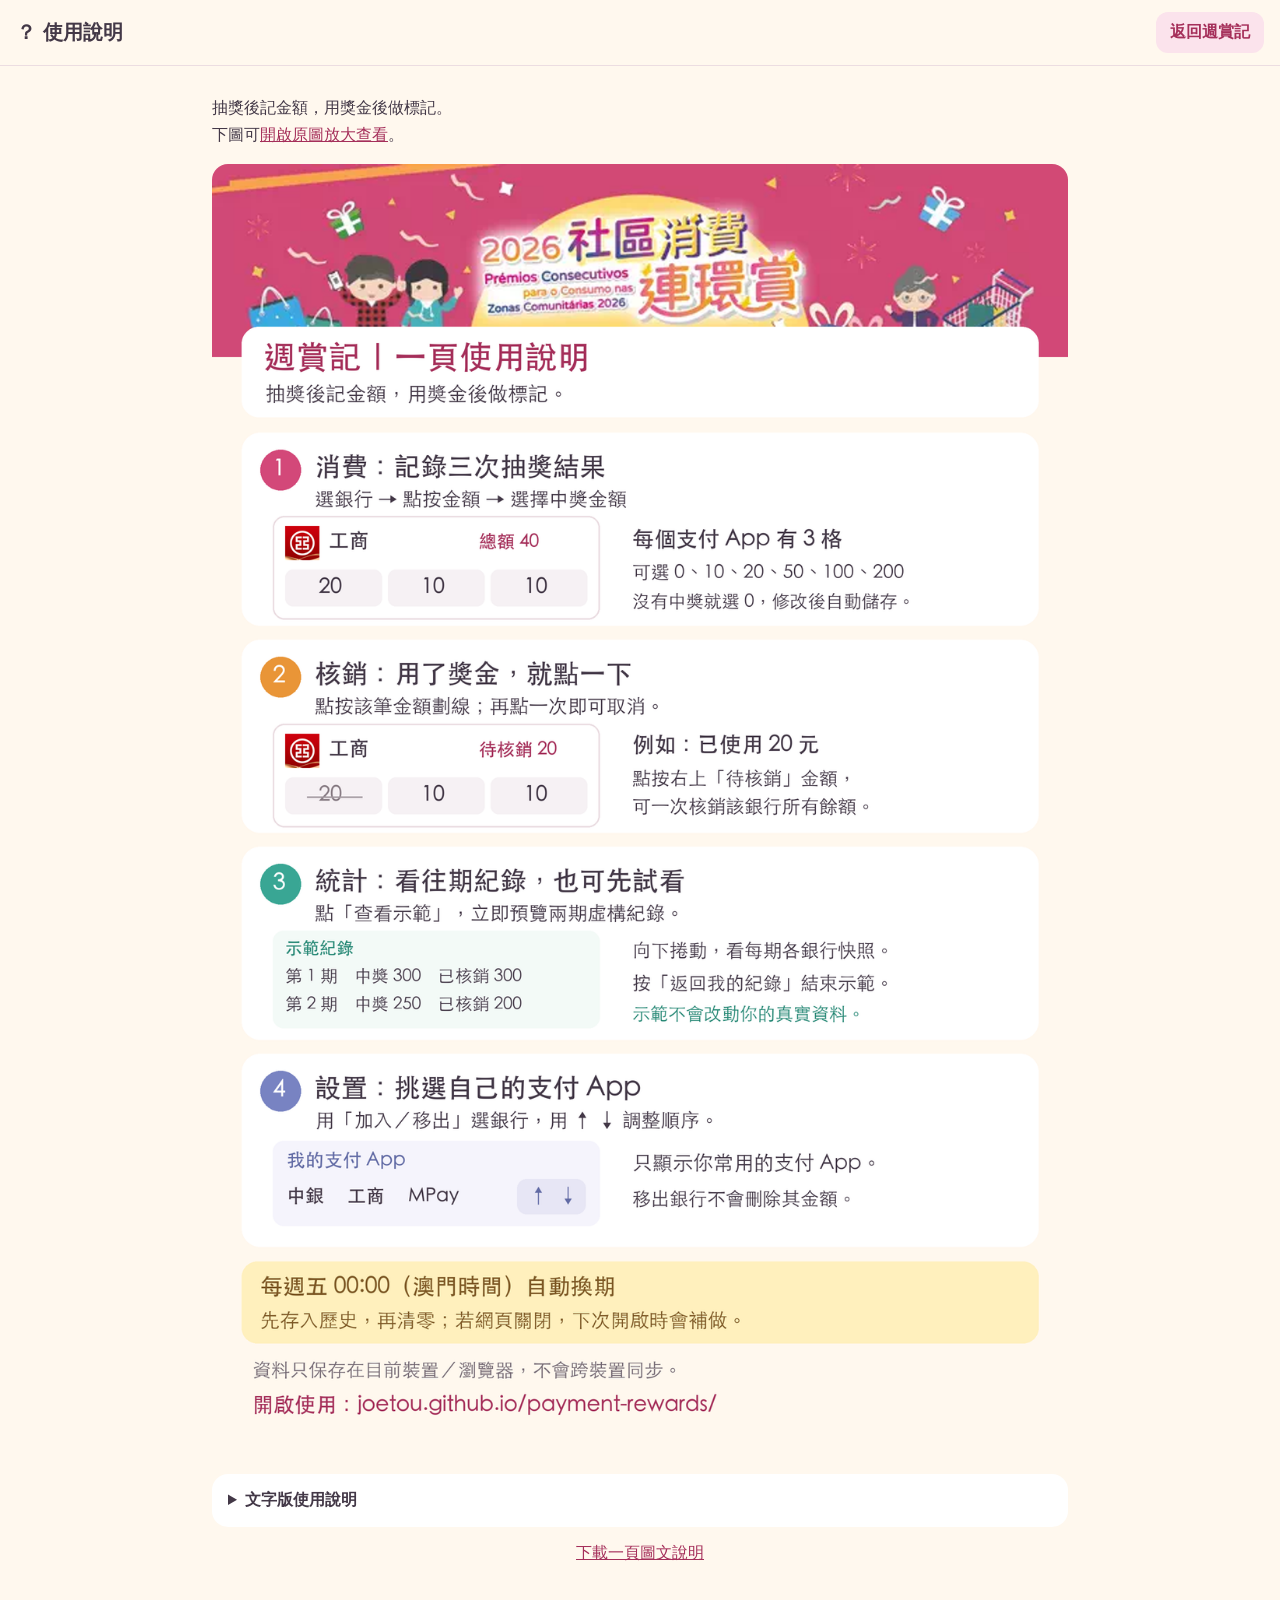
==== help.html @ 08b4d960 "Add illustrated help guide in settings" ====
<!doctype html>
<html lang="zh-Hant"><head><meta charset="utf-8"><meta name="viewport" content="width=device-width,initial-scale=1"><meta name="theme-color" content="#d34879"><title>使用說明｜週賞記</title><style>
*{box-sizing:border-box}body{margin:0;background:#fff8ee;color:#433847;font-family:system-ui,sans-serif}header{position:sticky;top:0;background:#fff8eef5;display:flex;justify-content:space-between;align-items:center;padding:12px 16px;gap:10px;border-bottom:1px solid #ecdde1;z-index:1}h1{font-size:20px;margin:0}a{color:#a52f5a}header a{background:#fbe3ec;padding:10px 14px;border-radius:12px;text-decoration:none;font-weight:600}main{max-width:880px;margin:auto;padding:12px 12px 28px}p{line-height:1.7;font-size:16px}img{display:block;width:100%;height:auto;border-radius:16px}details{margin-top:18px;padding:16px;background:white;border-radius:16px}summary{cursor:pointer;font-weight:600}li{margin:14px 0;line-height:1.8}footer{text-align:center;padding:16px}a:focus-visible,summary:focus-visible{outline:3px solid #a52f5a;outline-offset:3px}
</style></head><body><header><h1>？ 使用說明</h1><a href="./">返回週賞記</a></header><main><p>抽獎後記金額，用獎金後做標記。<br>下圖可<a href="user-guide.png">開啟原圖放大查看</a>。</p><img src="user-guide.png" width="1100" height="1660" alt="週賞記一頁圖文使用說明；以下亦提供文字版。"><details><summary>文字版使用說明</summary><ol><li>消費：點按銀行的金額，選擇三次抽獎結果。可選 0、10、20、50、100、200 澳門元，修改後自動儲存。</li><li>核銷：點按已使用的獎金劃線；再點一次取消。點按銀行右上「待核銷」金額，可一次核銷該銀行所有餘額。本工具只作記錄，不會操作支付帳戶。</li><li>統計：查看往期中獎及核銷總額，向下捲動看各銀行快照。按「查看示範」可預覽虛構資料，按「返回我的紀錄」退出；示範不會改動真實資料。</li><li>設置：用「加入／移出」選支付 App，用 ↑ ↓ 調整順序。移出不會刪除其金額。</li></ol><p>每週五 00:00（澳門時間）先保存歷史，再清零換期。網頁關閉時，下次開啟會補做。資料只保存在目前裝置／瀏覽器，不會跨裝置同步。</p></details><footer><a href="user-guide.png" download="週賞記使用說明.png">下載一頁圖文說明</a></footer></main></body></html>
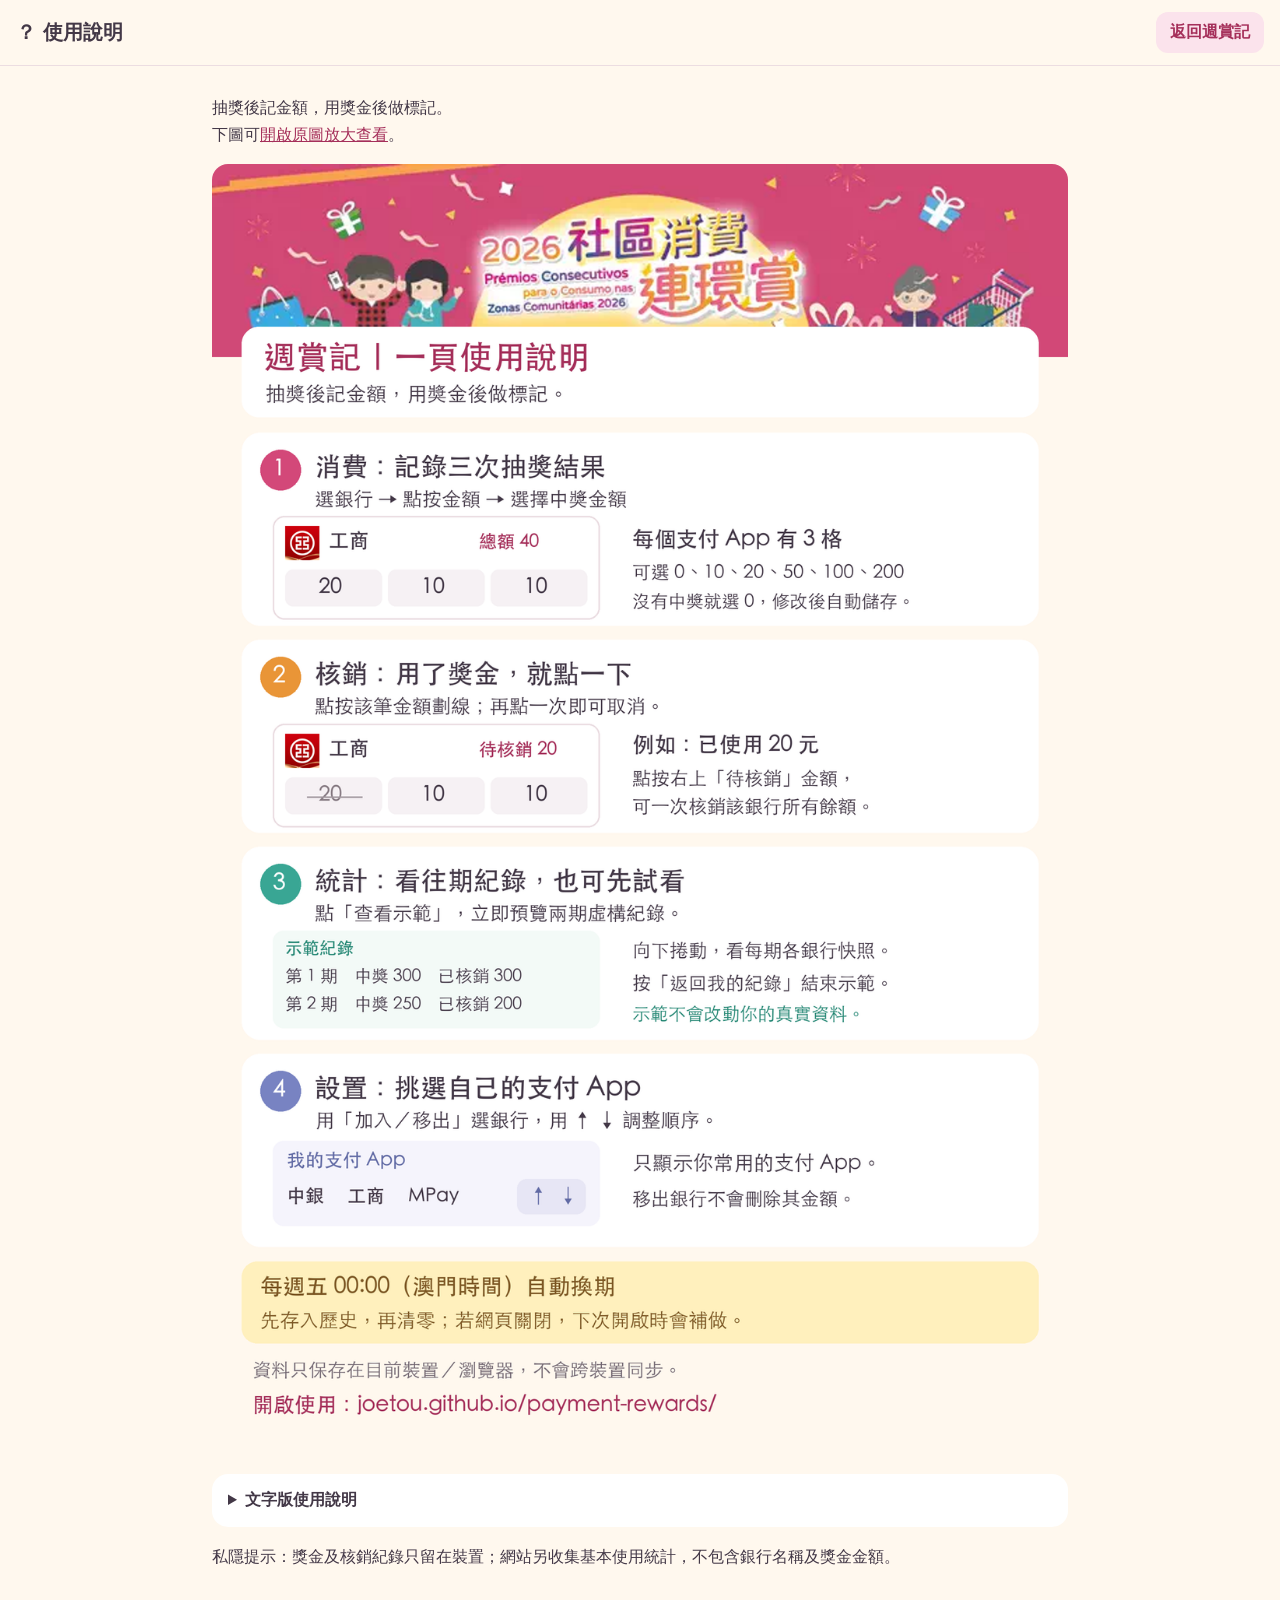
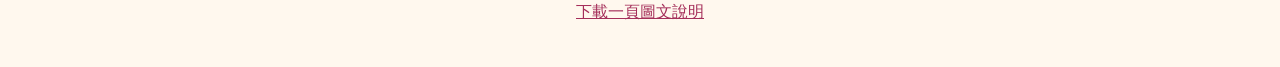
==== commit 6ed89fc8: "Add privacy-conscious aggregate usage analytics" ====
--- a/help.html
+++ b/help.html
@@ -1,4 +1,4 @@
 <!doctype html>
 <html lang="zh-Hant"><head><meta charset="utf-8"><meta name="viewport" content="width=device-width,initial-scale=1"><meta name="theme-color" content="#d34879"><title>使用說明｜週賞記</title><style>
 *{box-sizing:border-box}body{margin:0;background:#fff8ee;color:#433847;font-family:system-ui,sans-serif}header{position:sticky;top:0;background:#fff8eef5;display:flex;justify-content:space-between;align-items:center;padding:12px 16px;gap:10px;border-bottom:1px solid #ecdde1;z-index:1}h1{font-size:20px;margin:0}a{color:#a52f5a}header a{background:#fbe3ec;padding:10px 14px;border-radius:12px;text-decoration:none;font-weight:600}main{max-width:880px;margin:auto;padding:12px 12px 28px}p{line-height:1.7;font-size:16px}img{display:block;width:100%;height:auto;border-radius:16px}details{margin-top:18px;padding:16px;background:white;border-radius:16px}summary{cursor:pointer;font-weight:600}li{margin:14px 0;line-height:1.8}footer{text-align:center;padding:16px}a:focus-visible,summary:focus-visible{outline:3px solid #a52f5a;outline-offset:3px}
-</style></head><body><header><h1>？ 使用說明</h1><a href="./">返回週賞記</a></header><main><p>抽獎後記金額，用獎金後做標記。<br>下圖可<a href="user-guide.png">開啟原圖放大查看</a>。</p><img src="user-guide.png" width="1100" height="1660" alt="週賞記一頁圖文使用說明；以下亦提供文字版。"><details><summary>文字版使用說明</summary><ol><li>消費：點按銀行的金額，選擇三次抽獎結果。可選 0、10、20、50、100、200 澳門元，修改後自動儲存。</li><li>核銷：點按已使用的獎金劃線；再點一次取消。點按銀行右上「待核銷」金額，可一次核銷該銀行所有餘額。本工具只作記錄，不會操作支付帳戶。</li><li>統計：查看往期中獎及核銷總額，向下捲動看各銀行快照。按「查看示範」可預覽虛構資料，按「返回我的紀錄」退出；示範不會改動真實資料。</li><li>設置：用「加入／移出」選支付 App，用 ↑ ↓ 調整順序。移出不會刪除其金額。</li></ol><p>每週五 00:00（澳門時間）先保存歷史，再清零換期。網頁關閉時，下次開啟會補做。資料只保存在目前裝置／瀏覽器，不會跨裝置同步。</p></details><footer><a href="user-guide.png" download="週賞記使用說明.png">下載一頁圖文說明</a></footer></main></body></html>+</style></head><body><header><h1>？ 使用說明</h1><a href="./">返回週賞記</a></header><main><p>抽獎後記金額，用獎金後做標記。<br>下圖可<a href="user-guide.png">開啟原圖放大查看</a>。</p><img src="user-guide.png" width="1100" height="1660" alt="週賞記一頁圖文使用說明；以下亦提供文字版。"><details><summary>文字版使用說明</summary><ol><li>消費：點按銀行的金額，選擇三次抽獎結果。可選 0、10、20、50、100、200 澳門元，修改後自動儲存。</li><li>核銷：點按已使用的獎金劃線；再點一次取消。點按銀行右上「待核銷」金額，可一次核銷該銀行所有餘額。本工具只作記錄，不會操作支付帳戶。</li><li>統計：查看往期中獎及核銷總額，向下捲動看各銀行快照。按「查看示範」可預覽虛構資料，按「返回我的紀錄」退出；示範不會改動真實資料。</li><li>設置：用「加入／移出」選支付 App，用 ↑ ↓ 調整順序。移出不會刪除其金額。</li></ol><p>每週五 00:00（澳門時間）先保存歷史，再清零換期。網頁關閉時，下次開啟會補做。資料只保存在目前裝置／瀏覽器，不會跨裝置同步。</p></details><p>私隱提示：獎金及核銷紀錄只留在裝置；網站另收集基本使用統計，不包含銀行名稱及獎金金額。</p><footer><a href="user-guide.png" download="週賞記使用說明.png">下載一頁圖文說明</a></footer></main><script src="analytics.js"></script></body></html>
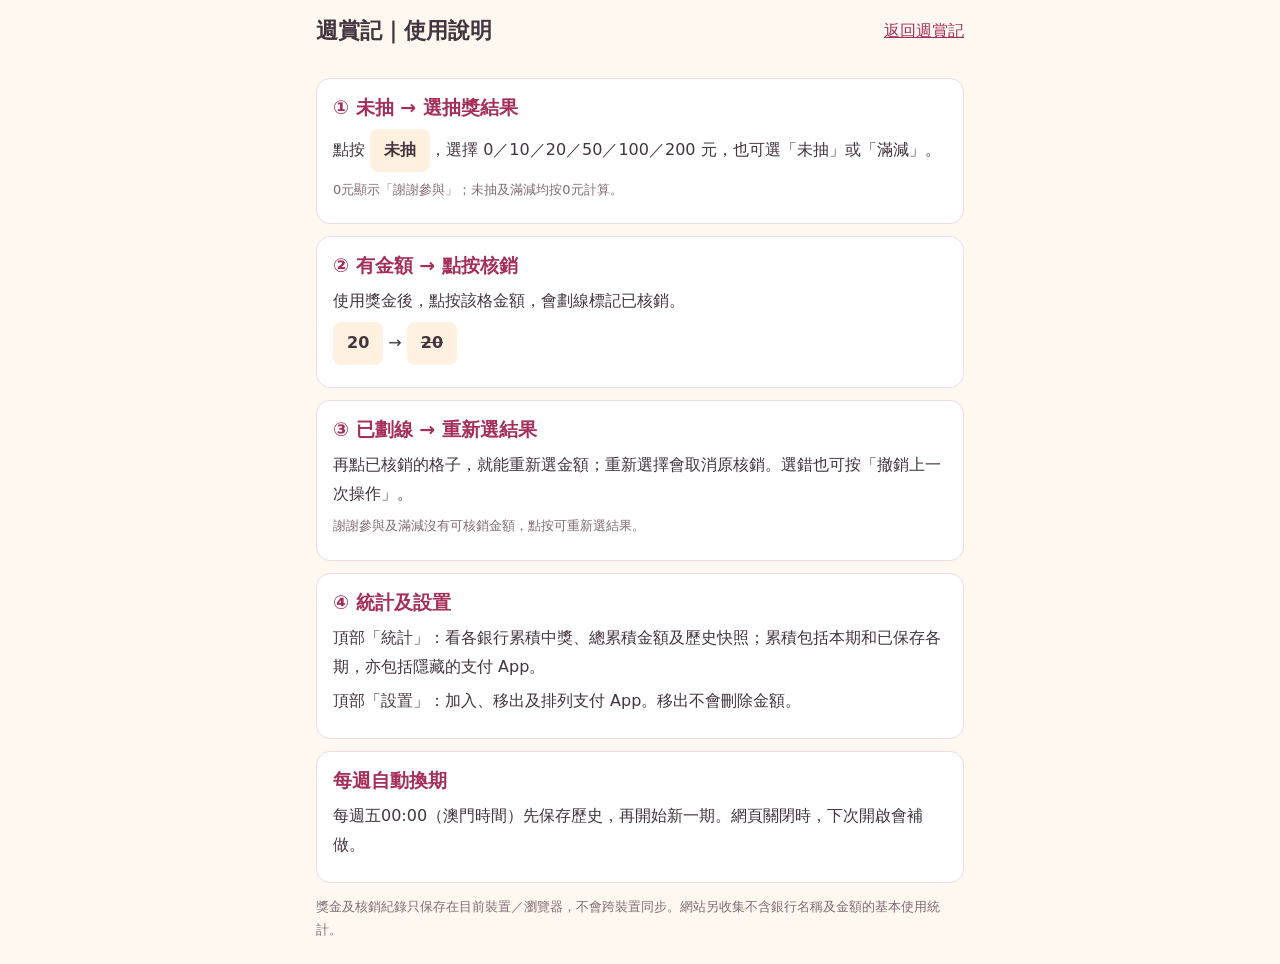
==== commit de3075d8: "Match compact family layout with unified actions and cumulative winnings charts" ====
--- a/help.html
+++ b/help.html
@@ -1,4 +1 @@
-<!doctype html>
-<html lang="zh-Hant"><head><meta charset="utf-8"><meta name="viewport" content="width=device-width,initial-scale=1"><meta name="theme-color" content="#d34879"><title>使用說明｜週賞記</title><style>
-*{box-sizing:border-box}body{margin:0;background:#fff8ee;color:#433847;font-family:system-ui,sans-serif}header{position:sticky;top:0;background:#fff8eef5;display:flex;justify-content:space-between;align-items:center;padding:12px 16px;gap:10px;border-bottom:1px solid #ecdde1;z-index:1}h1{font-size:20px;margin:0}a{color:#a52f5a}header a{background:#fbe3ec;padding:10px 14px;border-radius:12px;text-decoration:none;font-weight:600}main{max-width:880px;margin:auto;padding:12px 12px 28px}p{line-height:1.7;font-size:16px}img{display:block;width:100%;height:auto;border-radius:16px}details{margin-top:18px;padding:16px;background:white;border-radius:16px}summary{cursor:pointer;font-weight:600}li{margin:14px 0;line-height:1.8}footer{text-align:center;padding:16px}a:focus-visible,summary:focus-visible{outline:3px solid #a52f5a;outline-offset:3px}
-</style></head><body><header><h1>？ 使用說明</h1><a href="./">返回週賞記</a></header><main><p>抽獎後記金額，用獎金後做標記。<br>下圖可<a href="user-guide.png">開啟原圖放大查看</a>。</p><img src="user-guide.png" width="1100" height="1660" alt="週賞記一頁圖文使用說明；以下亦提供文字版。"><details><summary>文字版使用說明</summary><ol><li>消費：點按銀行的金額，選擇三次抽獎結果。可選 0、10、20、50、100、200 澳門元，修改後自動儲存。</li><li>核銷：點按已使用的獎金劃線；再點一次取消。點按銀行右上「待核銷」金額，可一次核銷該銀行所有餘額。本工具只作記錄，不會操作支付帳戶。</li><li>統計：查看往期中獎及核銷總額，向下捲動看各銀行快照。按「查看示範」可預覽虛構資料，按「返回我的紀錄」退出；示範不會改動真實資料。</li><li>設置：用「加入／移出」選支付 App，用 ↑ ↓ 調整順序。移出不會刪除其金額。</li></ol><p>每週五 00:00（澳門時間）先保存歷史，再清零換期。網頁關閉時，下次開啟會補做。資料只保存在目前裝置／瀏覽器，不會跨裝置同步。</p></details><p>私隱提示：獎金及核銷紀錄只留在裝置；網站另收集基本使用統計，不包含銀行名稱及獎金金額。</p><footer><a href="user-guide.png" download="週賞記使用說明.png">下載一頁圖文說明</a></footer></main><script src="analytics.js"></script></body></html>+<!doctype html><html lang="zh-Hant"><head><meta charset="utf-8"><meta name="viewport" content="width=device-width,initial-scale=1"><title>使用說明｜週賞記</title><style>*{box-sizing:border-box}body{margin:0;background:#fff8f0;color:#43343e;font-family:system-ui,sans-serif}header,main{max-width:680px;margin:auto;padding:16px}header{display:flex;align-items:center;justify-content:space-between}h1{font-size:22px;margin:0}a{color:#a52f5a}section{background:#fff;border:1px solid #eedce2;border-radius:14px;padding:16px;margin-bottom:12px}h2{font-size:19px;color:#a52f5a;margin:0 0 8px}p{line-height:1.8;margin:6px 0}.sample{display:inline-block;padding:7px 14px;border-radius:8px;background:#fff0df;font-weight:600}.note{font-size:13px;color:#816b75}</style></head><body><header><h1>週賞記｜使用說明</h1><a href="./">返回週賞記</a></header><main><section><h2>① 未抽 → 選抽獎結果</h2><p>點按 <span class="sample">未抽</span>，選擇 0／10／20／50／100／200 元，也可選「未抽」或「滿減」。</p><p class="note">0元顯示「謝謝參與」；未抽及滿減均按0元計算。</p></section><section><h2>② 有金額 → 點按核銷</h2><p>使用獎金後，點按該格金額，會劃線標記已核銷。</p><p><span class="sample">20</span> → <span class="sample"><s>20</s></span></p></section><section><h2>③ 已劃線 → 重新選結果</h2><p>再點已核銷的格子，就能重新選金額；重新選擇會取消原核銷。選錯也可按「撤銷上一次操作」。</p><p class="note">謝謝參與及滿減沒有可核銷金額，點按可重新選結果。</p></section><section><h2>④ 統計及設置</h2><p>頂部「統計」：看各銀行累積中獎、總累積金額及歷史快照；累積包括本期和已保存各期，亦包括隱藏的支付 App。</p><p>頂部「設置」：加入、移出及排列支付 App。移出不會刪除金額。</p></section><section><h2>每週自動換期</h2><p>每週五00:00（澳門時間）先保存歷史，再開始新一期。網頁關閉時，下次開啟會補做。</p></section><p class="note">獎金及核銷紀錄只保存在目前裝置／瀏覽器，不會跨裝置同步。網站另收集不含銀行名稱及金額的基本使用統計。</p></main><script src="analytics.js"></script></body></html>
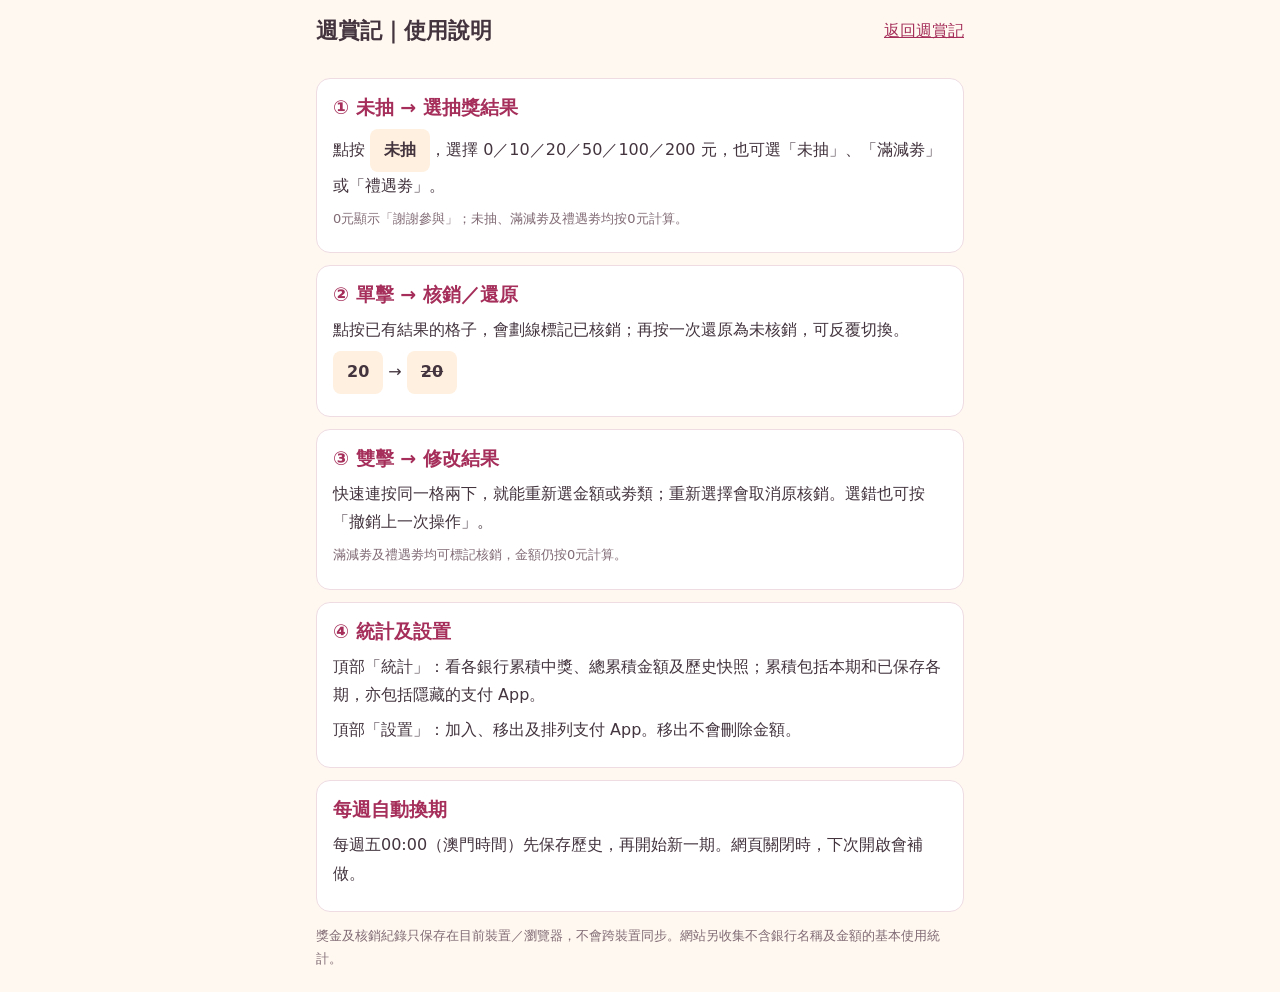
==== commit ca65a032: "Personal v17: single tap redemption toggle, double tap edit, coupon results and bold balances" ====
--- a/help.html
+++ b/help.html
@@ -1 +1 @@
-<!doctype html><html lang="zh-Hant"><head><meta charset="utf-8"><meta name="viewport" content="width=device-width,initial-scale=1"><title>使用說明｜週賞記</title><style>*{box-sizing:border-box}body{margin:0;background:#fff8f0;color:#43343e;font-family:system-ui,sans-serif}header,main{max-width:680px;margin:auto;padding:16px}header{display:flex;align-items:center;justify-content:space-between}h1{font-size:22px;margin:0}a{color:#a52f5a}section{background:#fff;border:1px solid #eedce2;border-radius:14px;padding:16px;margin-bottom:12px}h2{font-size:19px;color:#a52f5a;margin:0 0 8px}p{line-height:1.8;margin:6px 0}.sample{display:inline-block;padding:7px 14px;border-radius:8px;background:#fff0df;font-weight:600}.note{font-size:13px;color:#816b75}</style></head><body><header><h1>週賞記｜使用說明</h1><a href="./">返回週賞記</a></header><main><section><h2>① 未抽 → 選抽獎結果</h2><p>點按 <span class="sample">未抽</span>，選擇 0／10／20／50／100／200 元，也可選「未抽」或「滿減」。</p><p class="note">0元顯示「謝謝參與」；未抽及滿減均按0元計算。</p></section><section><h2>② 有金額 → 點按核銷</h2><p>使用獎金後，點按該格金額，會劃線標記已核銷。</p><p><span class="sample">20</span> → <span class="sample"><s>20</s></span></p></section><section><h2>③ 已劃線 → 重新選結果</h2><p>再點已核銷的格子，就能重新選金額；重新選擇會取消原核銷。選錯也可按「撤銷上一次操作」。</p><p class="note">謝謝參與及滿減沒有可核銷金額，點按可重新選結果。</p></section><section><h2>④ 統計及設置</h2><p>頂部「統計」：看各銀行累積中獎、總累積金額及歷史快照；累積包括本期和已保存各期，亦包括隱藏的支付 App。</p><p>頂部「設置」：加入、移出及排列支付 App。移出不會刪除金額。</p></section><section><h2>每週自動換期</h2><p>每週五00:00（澳門時間）先保存歷史，再開始新一期。網頁關閉時，下次開啟會補做。</p></section><p class="note">獎金及核銷紀錄只保存在目前裝置／瀏覽器，不會跨裝置同步。網站另收集不含銀行名稱及金額的基本使用統計。</p></main><script src="analytics.js"></script></body></html>+<!doctype html><html lang="zh-Hant"><head><meta charset="utf-8"><meta name="viewport" content="width=device-width,initial-scale=1"><title>使用說明｜週賞記</title><style>*{box-sizing:border-box}body{margin:0;background:#fff8f0;color:#43343e;font-family:system-ui,sans-serif}header,main{max-width:680px;margin:auto;padding:16px}header{display:flex;align-items:center;justify-content:space-between}h1{font-size:22px;margin:0}a{color:#a52f5a}section{background:#fff;border:1px solid #eedce2;border-radius:14px;padding:16px;margin-bottom:12px}h2{font-size:19px;color:#a52f5a;margin:0 0 8px}p{line-height:1.8;margin:6px 0}.sample{display:inline-block;padding:7px 14px;border-radius:8px;background:#fff0df;font-weight:600}.note{font-size:13px;color:#816b75}</style></head><body><header><h1>週賞記｜使用說明</h1><a href="./">返回週賞記</a></header><main><section><h2>① 未抽 → 選抽獎結果</h2><p>點按 <span class="sample">未抽</span>，選擇 0／10／20／50／100／200 元，也可選「未抽」、「滿減劵」或「禮遇劵」。</p><p class="note">0元顯示「謝謝參與」；未抽、滿減劵及禮遇劵均按0元計算。</p></section><section><h2>② 單擊 → 核銷／還原</h2><p>點按已有結果的格子，會劃線標記已核銷；再按一次還原為未核銷，可反覆切換。</p><p><span class="sample">20</span> → <span class="sample"><s>20</s></span></p></section><section><h2>③ 雙擊 → 修改結果</h2><p>快速連按同一格兩下，就能重新選金額或劵類；重新選擇會取消原核銷。選錯也可按「撤銷上一次操作」。</p><p class="note">滿減劵及禮遇劵均可標記核銷，金額仍按0元計算。</p></section><section><h2>④ 統計及設置</h2><p>頂部「統計」：看各銀行累積中獎、總累積金額及歷史快照；累積包括本期和已保存各期，亦包括隱藏的支付 App。</p><p>頂部「設置」：加入、移出及排列支付 App。移出不會刪除金額。</p></section><section><h2>每週自動換期</h2><p>每週五00:00（澳門時間）先保存歷史，再開始新一期。網頁關閉時，下次開啟會補做。</p></section><p class="note">獎金及核銷紀錄只保存在目前裝置／瀏覽器，不會跨裝置同步。網站另收集不含銀行名稱及金額的基本使用統計。</p></main><script src="analytics.js"></script></body></html>
